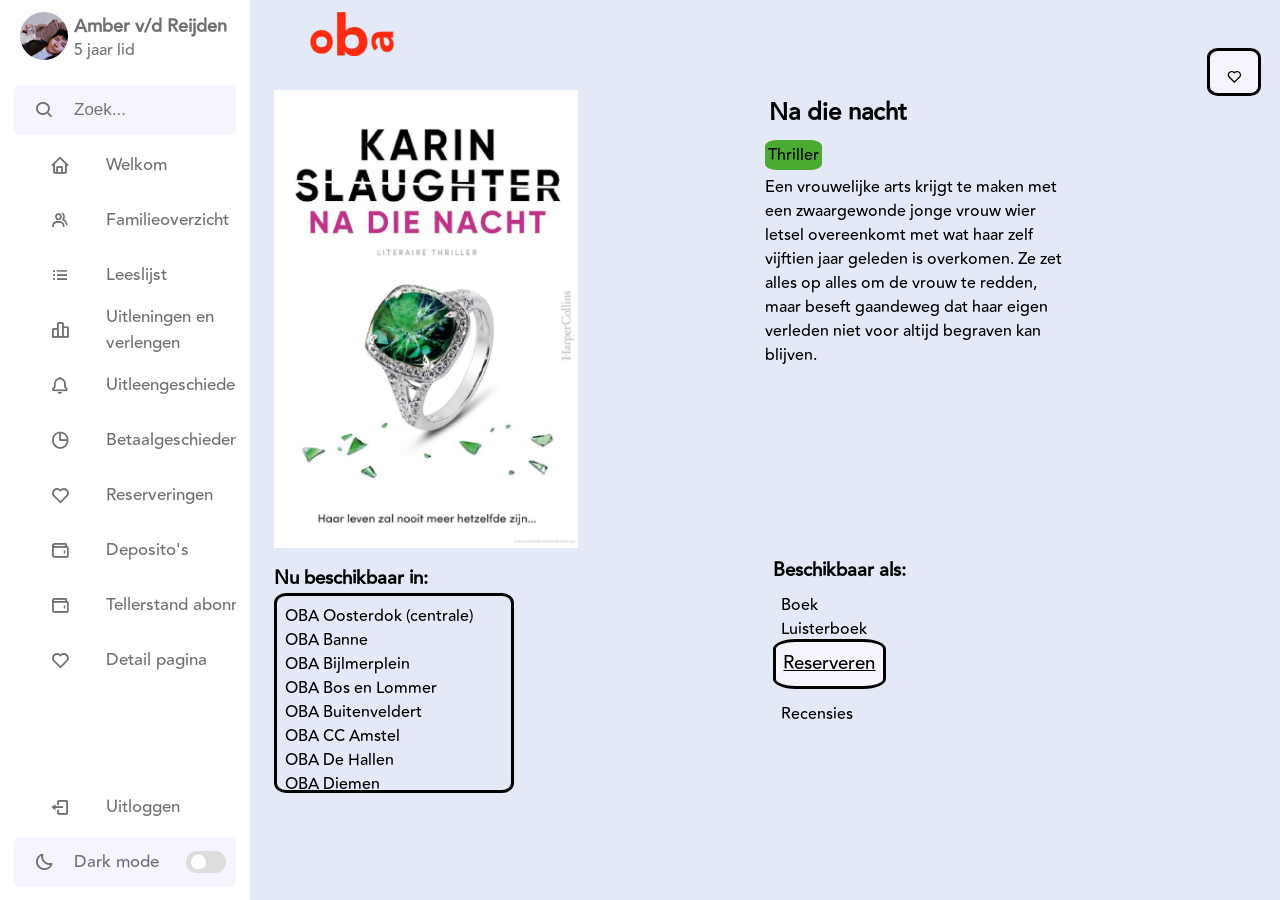
==== detail.html @ 8954fb7b "." ====
<!DOCTYPE html>
<html lang="nl">
<head>
    <meta charset="UTF-8">
    <meta http-equiv="X-UA-Compatible" content="IE=edge">
    <meta name="viewport" content="width=device-width, initial-scale=1.0">
    
    <!-- Link to CSS -->
    <link rel="stylesheet" href="./styles/detail.css">
    
    <!-- Link to boxicons -->
    <link href='https://unpkg.com/boxicons@2.1.4/css/boxicons.min.css' rel='stylesheet'>

    <!-- Link to JavaScript script -->
    <script src="./script/script.js" defer></script>
    
    
</head>
<body>

    <nav class="sidebar close">
        <header>
            <div class="image-text">
                <span class="image">
                    <img src="./image/AmberFoto.jpeg" alt="Gebruiker-foto">
                </span>

                <div class="text logo-text">
                    <span class="name">Amber v/d Reijden</span>
                    <span class="profession">5 jaar lid</span>
                </div>
            </div>

            <!-- <i class='bx bx-chevron-right toggle'></i> -->
        </header>

        <div class="menu-bar">
            <div class="menu">

                <li class="search-box">
                    <i class='bx bx-search icon'></i>
                    <input type="text" placeholder="Zoek...">
                </li>

                <ul class="menu-links">
                    <li class="nav-link">
                        <a href="./welkom.html">
                            <i class='bx bx-home icon'></i>
                            <span class="text nav-text">Welkom</span>
                        </a>
                    </li>

                    <li class="nav-link">
                        <a href="./familieoverzicht.html">
                            <i class='bx bx-group icon'></i>
                            <span class="text nav-text">Familieoverzicht</span>
                        </a>
                    </li>

                    <li class="nav-link">
                        <a href="./leeslijst.html">
                            <i class='bx bx-list-ul icon'></i>
                            <span class="text nav-text">Leeslijst</span>
                        </a>
                    </li>

                    <li class="nav-link">
                        <a href="./uitleningen.html">
                            <i class='bx bx-bar-chart-alt-2 icon' ></i>
                            <span class="text-long nav-text">Uitleningen en verlengen</span>
                        </a>
                    </li>

                    <li class="nav-link">
                        <a href="./uitleengeschiedenis.html">
                            <i class='bx bx-bell icon'></i>
                            <span class="text nav-text">Uitleengeschiedenis</span>
                        </a>
                    </li>

                    <li class="nav-link">
                        <a href="./betaalgeschiedenis.html">
                            <i class='bx bx-pie-chart-alt icon' ></i>
                            <span class="text nav-text">Betaalgeschiedenis</span>
                        </a>
                    </li>

                    <li class="nav-link">
                        <a href="./reserveringen.html">
                            <i class='bx bx-heart icon' ></i>
                            <span class="text nav-text">Reserveringen</span>
                        </a>
                    </li>

                    <li class="nav-link">
                        <a href="./deposito.html">
                            <i class='bx bx-wallet icon' ></i>
                            <span class="text nav-text">Deposito's</span>
                        </a>
                    </li>

                    <li class="nav-link">
                        <a href="./tellerstand.html">
                            <i class='bx bx-wallet icon' ></i>
                            <span class="text nav-text">Tellerstand abonnement</span>
                        </a>
                    </li>
                    <li class="nav-link">
                        <a href="./detail.html">
                            <i class='bx bx-heart icon' ></i>
                            <span class="text nav-text">Detail pagina</span>
                        </a>
                    </li>
                </ul>
            </div>

            <div class="bottom-content">
                <li class="">
                    <a href="#">
                        <i class='bx bx-log-out icon' ></i>
                        <span class="text nav-text">Uitloggen</span>
                    </a>
                </li>

                <li class="mode">
                    <div class="sun-moon">
                        <i class='bx bx-moon icon moon'></i>
                        <i class='bx bx-sun icon sun'></i>
                    </div>
                    <span class="mode-text text">Dark mode</span>

                    <div class="toggle-switch">
                        <span class="switch"></span>
                    </div>
                </li>
                
            </div>
        </div>

    </nav>

    <main>
        <section class="home">
            <div class="text"><img src="./image/oba_20.png" alt=""></div>

            <section class="grid">

                <img src="./image/bookdetail.jpg" alt="" id="books">

                <section class="book-s">
                    <h2>Na die nacht</h2>
                    <a href="https://zoeken.oba.nl/?q=genre%3A%22Thriller%22" target="_blank" class="genre"> Thriller </a>
                    <p class="info"> Een vrouwelijke arts krijgt te maken met een zwaargewonde jonge vrouw wier letsel overeenkomt met wat haar zelf vijftien jaar geleden is overkomen. Ze zet alles op alles om de vrouw te redden, maar beseft gaandeweg dat haar eigen verleden niet voor altijd begraven kan blijven. </p>
                </section>
                    

                <section class="row3">
                    <h3>Beschikbaar als:</h3>
                    <p class="ebook">Boek 
                        Luisterboek
                    </p>

                    <a href="https://iguana.oba.nl/iguana/www.main.cls?sUrl=search&theme=OBA#app=Reserve&ppn=438415892" target="_blank" class="reserveren"> Reserveren </a>    
                    <!-- <p class="reserveren"> reserveren </p> -->
                    <p class="recensies"> Recensies </p>
                </section>

                <section class="adress">
                    <h3>Nu beschikbaar in: </h3>
                    <p class="beschikbaarheid"> OBA Oosterdok (centrale)
                        OBA Banne
                        OBA Bijlmerplein
                        OBA Bos en Lommer
                        OBA Buitenveldert
                        OBA CC Amstel
                        OBA De Hallen
                        OBA Diemen
                        OBA Duivendrecht
                        OBA Geuzenveld
                        OBA Javaplein
                        OBA IJburg
                        OBA Linnaeus
                        OBA Mercatorplein
                        OBA Molenwijk
                        OBA Olympisch Kwartier
                        OBA Osdorp
                        OBA Ouderkerk
                        OBA Postjesweg
                        OBA Reigersbos
                        OBA Roelof Hartplein
                        OBA Slotermeer
                        OBA Spaarndammerbuurt
                        OBA Van der Pek
                        OBA Waterlandplein
                        OBA Weesp
                        </p>
                </section>

            </section>
                    
            <button1 type="button1"><i class='bx bx-heart icon' ></i></button1>
        </section>
        
    </main>

    

 
    
    <button>Menu</button>
    
</body>
</html>
---- styles/detail.css ----
/* Fonts being used by the oba */
@font-face {
    font-family: AvenirRoman;
    src: url(../fonts/Avenir-roman.ttf);
}

@font-face {
    font-family: AvenirMedium;
    src: url(../fonts/Avenir-medium.ttf);
}

@font-face {
    font-family: AvenirBlack;
    src: url(../fonts/Avenir\ -black.ttf);
}

/* Custom properties */
/* :root {
    --red:#FF0000;
    --dark-color:#ce0000;
    --black:#000000;
    --gray:#666;
    /* --border: .1rem solid rgba(0,0,0,.1);
    --border-hover: .1rem solid var(--black);
    --box-shadow: 0 .5rem 1rem rgba(0,0,0,.1); 
} */

*{
    margin: 0;
    padding: 0;
    box-sizing: border-box;
    /* font-family: 'Poppins', sans-serif; */
}

:root{
    /* ===== Colors ===== */
    --body-color: #E4E9F7;
    --sidebar-color: #FFF;
    --primary-color: #FF0000;
    --primary-color-light: #F6F5FF;
    --toggle-color: #DDD;
    --text-color: #707070;

    /* ====== Transition ====== */
    --tran-03: all 0.2s ease;   
    --tran-03: all 0.3s ease;
    --tran-04: all 0.3s ease;
    --tran-05: all 0.3s ease;
}


body{
    min-height: 100vh;
    background-color: var(--body-color);
    transition: var(--tran-05);
    font-family: AvenirMedium;
}

::selection{
    background-color: var(--primary-color);
    color: #fff;
}

body.dark{
    --body-color: #18191a;
    --sidebar-color: #242526;
    --primary-color: #3a3b3c;
    --primary-color-light: #3a3b3c;
    --toggle-color: #fff;
    --text-color: #ccc;
}

/* ===== Sidebar ===== */
 .sidebar{
    position: fixed;
    top: 0;
    left: 0;
    height: 100%;
    width: 250px;
    padding: 10px 14px;
    background: var(--sidebar-color);
    transition: var(--tran-05);
    z-index: 100;  
}
/* .sidebar.close{
    width: 88px;
} */

/* ===== Reusable code - Here ===== */
.sidebar li{
    height: 50px;
    list-style: none;
    display: flex;
    align-items: center;
    margin-top: 5px;
}

.sidebar header .image,
.sidebar .icon{
    min-width: 60px;
    border-radius: 6px;
}

.sidebar .icon{
    min-width: 60px;
    border-radius: 6px;
    height: 100%;
    display: flex;
    align-items: center;
    justify-content: center;
    font-size: 20px;
}

.sidebar .text,
.sidebar .icon{
    color: var(--text-color);
    transition: var(--tran-03);
}

.sidebar .text{
    font-size: 17px;
    font-weight: 500;
    white-space: nowrap;
    opacity: 1;
}
/* .sidebar.close .text{
    opacity: 0;
} */

.sidebar .text-long,
.sidebar .icon{
    color: var(--text-color);
    transition: var(--tran-03);
}

.sidebar .text-long{
    font-size: 17px;
    font-weight: 500;
    resize: none;
    opacity: 1;
}
/* .sidebar.close .text-long{
    resize: none;
    opacity: 0;
} */

/* =========================== */

.sidebar header{
    position: relative;
}

.sidebar header .image-text{
    display: flex;
    align-items: center;
}
.sidebar header .logo-text{
    display: flex;
    flex-direction: column;
}
header .image-text .name {
    margin-top: 2px;
    font-size: 18px;
    font-weight: 600;
}

header .image-text .profession{
    font-size: 16px;
    margin-top: -2px;
    display: block;
}

.sidebar header .image{
    display: flex;
    align-items: center;
    justify-content: center;
}

.sidebar header .image img{
    width: 3rem;
    border-radius: 180px;
}

/* .sidebar header .toggle{
    position: absolute;
    top: 50%;
    right: -25px;
    transform: translateY(-50%) rotate(180deg);
    height: 25px;
    width: 25px;
    background-color: var(--primary-color);
    color: var(--sidebar-color);
    border-radius: 50%;
    display: flex;
    align-items: center;
    justify-content: center;
    font-size: 22px;
    cursor: pointer;
    transition: var(--tran-05);
} */

body.dark .sidebar header .toggle{
    color: var(--text-color);
}

/* .sidebar.close .toggle{
    transform: translateY(-50%) rotate(0deg);
} */

.sidebar .menu{
    margin-top: 18px;
}

.sidebar li.search-box{
    border-radius: 6px;
    background-color: var(--primary-color-light);
    cursor: pointer;
    transition: var(--tran-05);
}

.sidebar li.search-box input{
    height: 100%;
    width: 100%;
    outline: none;
    border: none;
    background-color: var(--primary-color-light);
    color: var(--text-color);
    border-radius: 6px;
    font-size: 17px;
    font-weight: 500;
    transition: var(--tran-05);
}
.sidebar li a{
    list-style: none;
    height: 100%;
    background-color: transparent;
    display: flex;
    align-items: center;
    height: 100%;
    width: 100%;
    border-radius: 6px;
    text-decoration: none;
    transition: var(--tran-03);
}

.sidebar li a:hover{
    background-color: var(--primary-color);
}
.sidebar li a:hover .icon,
.sidebar li a:hover .text{
    color: var(--sidebar-color);
}
body.dark .sidebar li a:hover .icon,
body.dark .sidebar li a:hover .text{
    color: var(--text-color);
}

.sidebar .menu-bar{
    height: calc(100% - 55px);
    display: flex;
    flex-direction: column;
    justify-content: space-between;
    overflow-y: scroll;
}
.menu-bar::-webkit-scrollbar{
    display: none;
}
.sidebar .menu-bar .mode{
    border-radius: 6px;
    background-color: var(--primary-color-light);
    position: relative;
    transition: var(--tran-05);
}

.menu-bar .mode .sun-moon{
    height: 50px;
    width: 60px;
}

.mode .sun-moon i{
    position: absolute;
}
.mode .sun-moon i.sun{
    opacity: 0;
}
body.dark .mode .sun-moon i.sun{
    opacity: 1;
}
body.dark .mode .sun-moon i.moon{
    opacity: 0;
}

.menu-bar .bottom-content .toggle-switch{
    position: absolute;
    right: 0;
    height: 100%;
    min-width: 60px;
    display: flex;
    align-items: center;
    justify-content: center;
    border-radius: 6px;
    cursor: pointer;
}
.toggle-switch .switch{
    position: relative;
    height: 22px;
    width: 40px;
    border-radius: 25px;
    background-color: var(--toggle-color);
    transition: var(--tran-05);
}

.switch::before{
    content: '';
    position: absolute;
    height: 15px;
    width: 15px;
    border-radius: 50%;
    top: 50%;
    left: 5px;
    transform: translateY(-50%);
    background-color: var(--sidebar-color);
    transition: var(--tran-04);
}

body.dark .switch::before{
    left: 20px;
}

.home{
    position: absolute;
    top: 0;
    top: 0;
    height: 100vh;
    background-color: var(--body-color);
    transition: var(--tran-05);
}

.home .text{
    font-size: 30px;
    font-weight: 500;
    color: var(--text-color);
    padding: 12px 60px;
}

/* .sidebar.close ~ .home{
    left: 78px;
    height: 100vh;
    width: calc(100% - 78px);
} */


body.dark .home .text{
    color: var(--text-color);
}

/* zorgt dat de button niet zichtbaar is na 30em */
/* button {
    visibility: hidden;
} */
/* 
.sidebar.close .toggle {
    visibility: visible;
    position: fixed;
    top: 0;
    left: 0;
    height: 100%;
    width: 250px;
    padding: 10px 14px;
    background: var(--sidebar-color);
    transition: var(--tran-05);
    z-index: 100; 
} */


/* zorgt voor bepaalde acties als het scherm kleiner is dan 35em */
@media (width < 35em) {
   
    .home{
        left: 25px;
    }
    /* zorgt dat het menu niet zichtbaar is als het scherm kleiner is dan 35em  */
    .sidebar{
        visibility: hidden;
        position: fixed;
        top: 0;
        left: 0;
        height: 100%;
        width: 250px;
        padding: 10px 14px;
        background: var(--sidebar-color);
        transition: var(--tran-05);
        z-index: 100;  
        animation: Menu;
        animation-duration: 1s;
    }

    @keyframes Menu {
        0% {
            opacity: 100%;
        }

        100% {
            opacity: 0%;
        }
    }

    .sidebar.click{
        visibility: visible;
    }
    
    /* zorgt dat de button zichtbaar is als het scherm kleiner is dan 35em */
    button{
        visibility: visible;
        padding: 1em;
        border-style: solid;
        border-radius: 50%;
        position: fixed;
        top: 1em;
        right: 1em;
        z-index: 100;
    }
}

@media(width > 35em){
    .home{
        position: absolute;
        top: 0;
        top: 0;
        left: 250px;
        height: 100vh;
        width: calc(100% - 250px);
        background-color: var(--body-color);
        transition: var(--tran-05);
    }
}

h2{
    padding: 0.5em;
}
p{
    padding: 0.5em;
    white-space: pre-line;
    max-width: 15em;
}

.grid {
    display: grid;
    grid-template-areas: 
    "image info"
    "rechtsonder onder";
}
.adress{
    margin-left: 1em;
    padding: 0.5em;
}
.reserveren{
    max-width: 6em;
    max-height: 3em;
    background-color: var(--primary-color-light);
    border-radius: 20%;
    border: solid;
    color: black;
    padding: 0.4em;
    font-size: 1.17em;
}

.beschikbaarheid{
    max-height: 200px;
    overflow-y: scroll;
    border-radius: 5%;
    border: solid;
    margin-bottom: 1.5em;
    grid-area: rechtsonder;
}

.recensies{
    margin-top: 1em;
}

#books{
    max-width: 20em;
    padding: 0.5em;
    place-items: center;
    margin-left: 1em;
    grid-area: image;
}

.book-s{
    grid-area: info;
}

a{
    gap:1em;
    padding-left: 1em;
}

.row3{
    grid-area: onder;
    gap:1em;
    padding-left: 1em;
}

.genre{
    background-color: rgb(75, 170, 50);
    border-radius: 20%;
    color: black;
    padding: 0.2em;
    margin: 0.5em;
    text-decoration: none;
}

.genre:hover{
    color: rgb(180, 200, 0);
}

.info{
    max-width: 20em;
    margin-right: 2em;
}

button1{
    background-color: var(--primary-color-light);
    padding: 1em;
    margin: 1em;
    position: fixed;
        top: 2em;
        right: 0.2em;
    border-radius: 20%;
    border: solid;
    max-height: 3em;
    
}

button1:hover{
    background-color: rgb(230, 0, 130);
}

@media(width < 37.5em){
    button1{
        top: 5em;
        right: 0.1em;
    border-radius: 20%;
    }
}
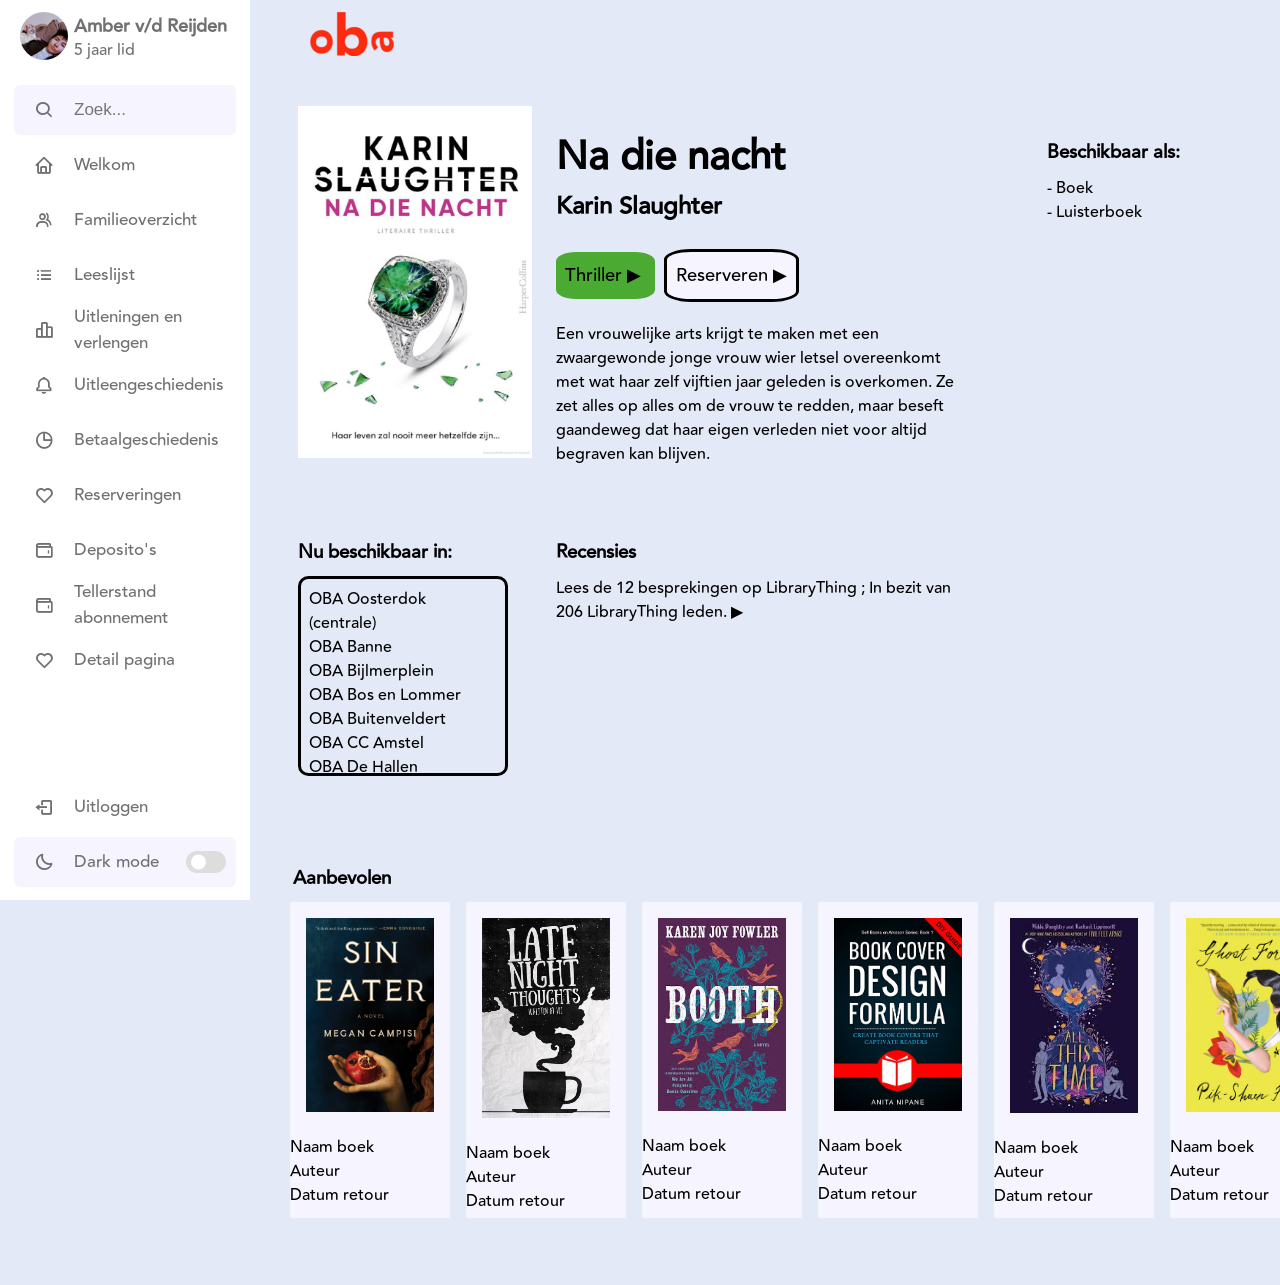
==== commit 8c2fdedf: "." ====
--- a/detail.html
+++ b/detail.html
@@ -102,7 +102,7 @@
                     <li class="nav-link">
                         <a href="./tellerstand.html">
                             <i class='bx bx-wallet icon' ></i>
-                            <span class="text nav-text">Tellerstand abonnement</span>
+                            <span class="text-long nav-text">Tellerstand abonnement</span>
                         </a>
                     </li>
                     <li class="nav-link">
@@ -141,6 +141,7 @@
 
     <main>
         <section class="home">
+
             <div class="text"><img src="./image/oba_20.png" alt=""></div>
 
             <section class="grid">
@@ -148,21 +149,23 @@
                 <img src="./image/bookdetail.jpg" alt="" id="books">
 
                 <section class="book-s">
-                    <h2>Na die nacht</h2>
-                    <a href="https://zoeken.oba.nl/?q=genre%3A%22Thriller%22" target="_blank" class="genre"> Thriller </a>
+                    <h1>Na die nacht</h1> 
+                    <h2>Karin Slaughter</h2>
+                    <a href="https://zoeken.oba.nl/?q=genre%3A%22Thriller%22" target="_blank" class="genre"> Thriller ▶ </a>
+                    <a href="https://iguana.oba.nl/iguana/www.main.cls?sUrl=search&theme=OBA#app=Reserve&ppn=438415892" target="_blank" class="reserveren"> Reserveren ▶ </a>    
                     <p class="info"> Een vrouwelijke arts krijgt te maken met een zwaargewonde jonge vrouw wier letsel overeenkomt met wat haar zelf vijftien jaar geleden is overkomen. Ze zet alles op alles om de vrouw te redden, maar beseft gaandeweg dat haar eigen verleden niet voor altijd begraven kan blijven. </p>
                 </section>
-                    
 
                 <section class="row3">
                     <h3>Beschikbaar als:</h3>
-                    <p class="ebook">Boek 
-                        Luisterboek
+                    <p>- Boek <br>
+                       - Luisterboek
                     </p>
-
-                    <a href="https://iguana.oba.nl/iguana/www.main.cls?sUrl=search&theme=OBA#app=Reserve&ppn=438415892" target="_blank" class="reserveren"> Reserveren </a>    
-                    <!-- <p class="reserveren"> reserveren </p> -->
-                    <p class="recensies"> Recensies </p>
+                </section>
+
+                <section class="recensies">
+                    <h3> Recensies </h3>
+                    <a href="https://www.librarything.nl/work/29836196" target="_blank" class="librarything"> Lees de 12 besprekingen op LibraryThing ; In bezit van 206 LibraryThing leden. ▶</a>
                 </section>
 
                 <section class="adress">
@@ -197,8 +200,77 @@
                 </section>
 
             </section>
-                    
-            <button1 type="button1"><i class='bx bx-heart icon' ></i></button1>
+
+            <section class="recomended">
+                <h3 class="aanbevolen">
+                    Aanbevolen
+                </h3>
+                    <ul class="book-list">
+                        <li>
+                            <img src="./image/book1.jpg" alt="" id="book-img">
+                            <p>Naam boek</p>
+                            <p>Auteur</p>
+                            <p>Datum retour</p>
+                        </li>
+                        <li>
+                            <img src="./image/book2.jpg" alt="" id="book-img">
+                            <p>Naam boek</p>
+                            <p>Auteur</p>
+                            <p>Datum retour</p>
+                        </li>
+                        <li>
+                            <img src="./image/book3.jpg" alt="" id="book-img">
+                            <p>Naam boek</p>
+                            <p>Auteur</p>
+                            <p>Datum retour</p>
+                        </li>
+                        <li>
+                            <img src="./image/book4.jpg" alt="" id="book-img">
+                            <p>Naam boek</p>
+                            <p>Auteur</p>
+                            <p>Datum retour</p>
+                        </li>
+                        <li>
+                            <img src="./image/book5.jpg" alt="" id="book-img">
+                            <p>Naam boek</p>
+                            <p>Auteur</p>
+                            <p>Datum retour</p>
+                        </li>
+                        <li>
+                            <img src="./image/book6.jpg" alt="" id="book-img">
+                            <p>Naam boek</p>
+                            <p>Auteur</p>
+                            <p>Datum retour</p>
+                        </li>
+                        <li>
+                            <img src="./image/book7.jpg" alt="" id="book-img">
+                            <p>Naam boek</p>
+                            <p>Auteur</p>
+                            <p>Datum retour</p>
+                        </li>
+                        <li>
+                            <img src="./image/book8.jpg" alt="" id="book-img">
+                            <p>Naam boek</p>
+                            <p>Auteur</p>
+                            <p>Datum retour</p>
+                        </li>
+                        <li>
+                            <img src="./image/book9.jpg" alt="" id="book-img">
+                            <p>Naam boek</p>
+                            <p>Auteur</p>
+                            <p>Datum retour</p>
+                        </li>
+                        <li>
+                            <img src="./image/book10.jpg" alt="" id="book-img">
+                            <p>Naam boek</p>
+                            <p>Auteur</p>
+                            <p>Datum retour</p>
+                        </li>
+                    </ul>
+            </section>
+
+            <button type="button" id="hartje"><i class='bx bx-heart icon' ></i></button>
+
         </section>
         
     </main>
--- a/styles/detail.css
+++ b/styles/detail.css
@@ -71,7 +71,7 @@
 }
 
 /* ===== Sidebar ===== */
- .sidebar{
+.sidebar{
     position: fixed;
     top: 0;
     left: 0;
@@ -81,7 +81,21 @@
     background: var(--sidebar-color);
     transition: var(--tran-05);
     z-index: 100;  
-}
+    animation: Menu2;
+    animation-duration: 1s;
+}
+
+
+@keyframes Menu2 {
+    0% {
+        opacity: 0%;
+    }
+
+    100% {
+        opacity: 100%;
+    }
+}
+
 /* .sidebar.close{
     width: 88px;
 } */
@@ -261,6 +275,7 @@
     flex-direction: column;
     justify-content: space-between;
     overflow-y: scroll;
+
 }
 .menu-bar::-webkit-scrollbar{
     display: none;
@@ -326,6 +341,7 @@
 body.dark .switch::before{
     left: 20px;
 }
+
 
 .home{
     position: absolute;
@@ -435,34 +451,84 @@
     }
 }
 
+h1{
+    padding-top: .5em;
+    font-size: 2.5em;
+    max-width: 20em;
+}
+
 h2{
-    padding: 0.5em;
-}
-p{
-    padding: 0.5em;
-    white-space: pre-line;
-    max-width: 15em;
+    padding-bottom: 1.5em;
+    max-width: 20em;
+}
+
+h3{
+    padding: 1.7em 0 .5em 0;
+}
+
+h3.aanbevolen{
+    margin-left: 1em;
+}
+
+p.info{
+    max-width: 25em;
+    padding: .5em 0 .5em 0;
+    margin-top: 1.5em;
 }
 
 .grid {
     display: grid;
+    grid-template-columns: 1fr 2fr 1fr;
     grid-template-areas: 
-    "image info"
-    "rechtsonder onder";
-}
+    "image info onder"
+    "rechtsonder reviews reviews";
+gap:1.5em;
+
+    padding:1.5em;
+}
+
 .adress{
-    margin-left: 1em;
-    padding: 0.5em;
-}
+    margin-left: 1.5em;
+    padding: .5em 0 .5em 0;
+}
+
+.genre{
+    background-color: rgb(75, 170, 50);
+    border-radius: 20%;
+    color: black;
+    padding: .5em 0 .5em 0;
+    margin: .5em .5em .5em 0;
+    text-decoration: none;
+    font-size: 1.15em;
+}
+
+.genre:hover{
+    color: #eeeded;
+    text-decoration: underline;
+}
+
+a.genre{
+    padding: .5em;
+}
+
 .reserveren{
-    max-width: 6em;
-    max-height: 3em;
     background-color: var(--primary-color-light);
     border-radius: 20%;
     border: solid;
     color: black;
-    padding: 0.4em;
-    font-size: 1.17em;
+    padding: .5em 0 .5em 0;
+    margin: 0 .5em .5em 0;
+    font-size: 1.15em;
+    text-decoration: none;
+}
+
+.reserveren:hover{
+    background-color: #eeeded;
+    text-decoration: underline;
+}
+
+a.reserveren{
+    padding: .5em;
 }
 
 .beschikbaarheid{
@@ -471,75 +537,132 @@
     border-radius: 5%;
     border: solid;
     margin-bottom: 1.5em;
+    padding-left: .5em;
     grid-area: rechtsonder;
 }
 
+p.beschikbaarheid{
+    padding: .5em;
+    white-space: pre-line;
+    max-width: 15em;
+}
+
 .recensies{
-    margin-top: 1em;
+    padding: .5em 0 .5em 0;
+    grid-area: reviews;
+    margin-left: 1.5em;
+    max-width: 25em;
+}
+
+a.librarything{
+    color: black;
+    padding: .5em 0 .5em 0;
+    margin: .5em .5em .5em 0;
+    text-decoration: none;
+}
+
+a.librarything:hover{
+    background-color: #eeeded;
+    text-decoration: underline;
 }
 
 #books{
     max-width: 20em;
-    padding: 0.5em;
+    width: 100%;
     place-items: center;
-    margin-left: 1em;
+    margin-left: 1.5em;
     grid-area: image;
 }
 
 .book-s{
     grid-area: info;
-}
-
-a{
-    gap:1em;
-    padding-left: 1em;
+    margin-left: 1.5em;
+    max-width: 25em;
 }
 
 .row3{
     grid-area: onder;
     gap:1em;
-    padding-left: 1em;
-}
-
-.genre{
-    background-color: rgb(75, 170, 50);
-    border-radius: 20%;
-    color: black;
-    padding: 0.2em;
-    margin: 0.5em;
-    text-decoration: none;
-}
-
-.genre:hover{
-    color: rgb(180, 200, 0);
-}
-
-.info{
+    padding-left: 1.5em;
     max-width: 20em;
-    margin-right: 2em;
-}
-
-button1{
+    justify-self: left; 
+}
+
+p.aanbevolen{
+    color: #FF0000;
+    margin-left: 1.5em;
+}
+
+button{
     background-color: var(--primary-color-light);
     padding: 1em;
     margin: 1em;
-    position: fixed;
-        top: 2em;
-        right: 0.2em;
+    position: relative;
+        bottom: 90em;
+        left: 80em;
     border-radius: 20%;
     border: solid;
     max-height: 3em;
     
 }
 
-button1:hover{
-    background-color: rgb(230, 0, 130);
+button:hover{
+    
+    box-shadow: 0 0.5em 0.5em -0.4em rgb(230, 0, 130) ;
+   transform: translateY(-0.25em)
+}
+
+button.like {
+    background-color: deeppink;
+}
+
+button.like i {
+    color:white;
+}
+
+li:hover{
+    transform: translateY(-1em)
 }
 
 @media(width < 37.5em){
-    button1{
+    button{
         top: 5em;
         right: 0.1em;
     border-radius: 20%;
     }
+}
+
+
+
+main ul.book-list{
+    list-style: none;
+    display: flex;
+    overflow-x: scroll;
+    gap:1em;
+    scroll-snap-type:x mandatory;
+    overscroll-behavior-x: contain;
+    padding-left: 1em;
+    
+}
+
+
+.book-list li{
+    background-color: var(--primary-color-light);
+}
+
+main ul.book-list ul {
+    list-style: none;
+    
+}
+
+#book-img{
+    max-width: 10em;
+    padding: 1em;
+}
+
+
+.recomended {
+    width:100%;
+    overflow:auto;
+    margin-left: 1.5em;
 }
